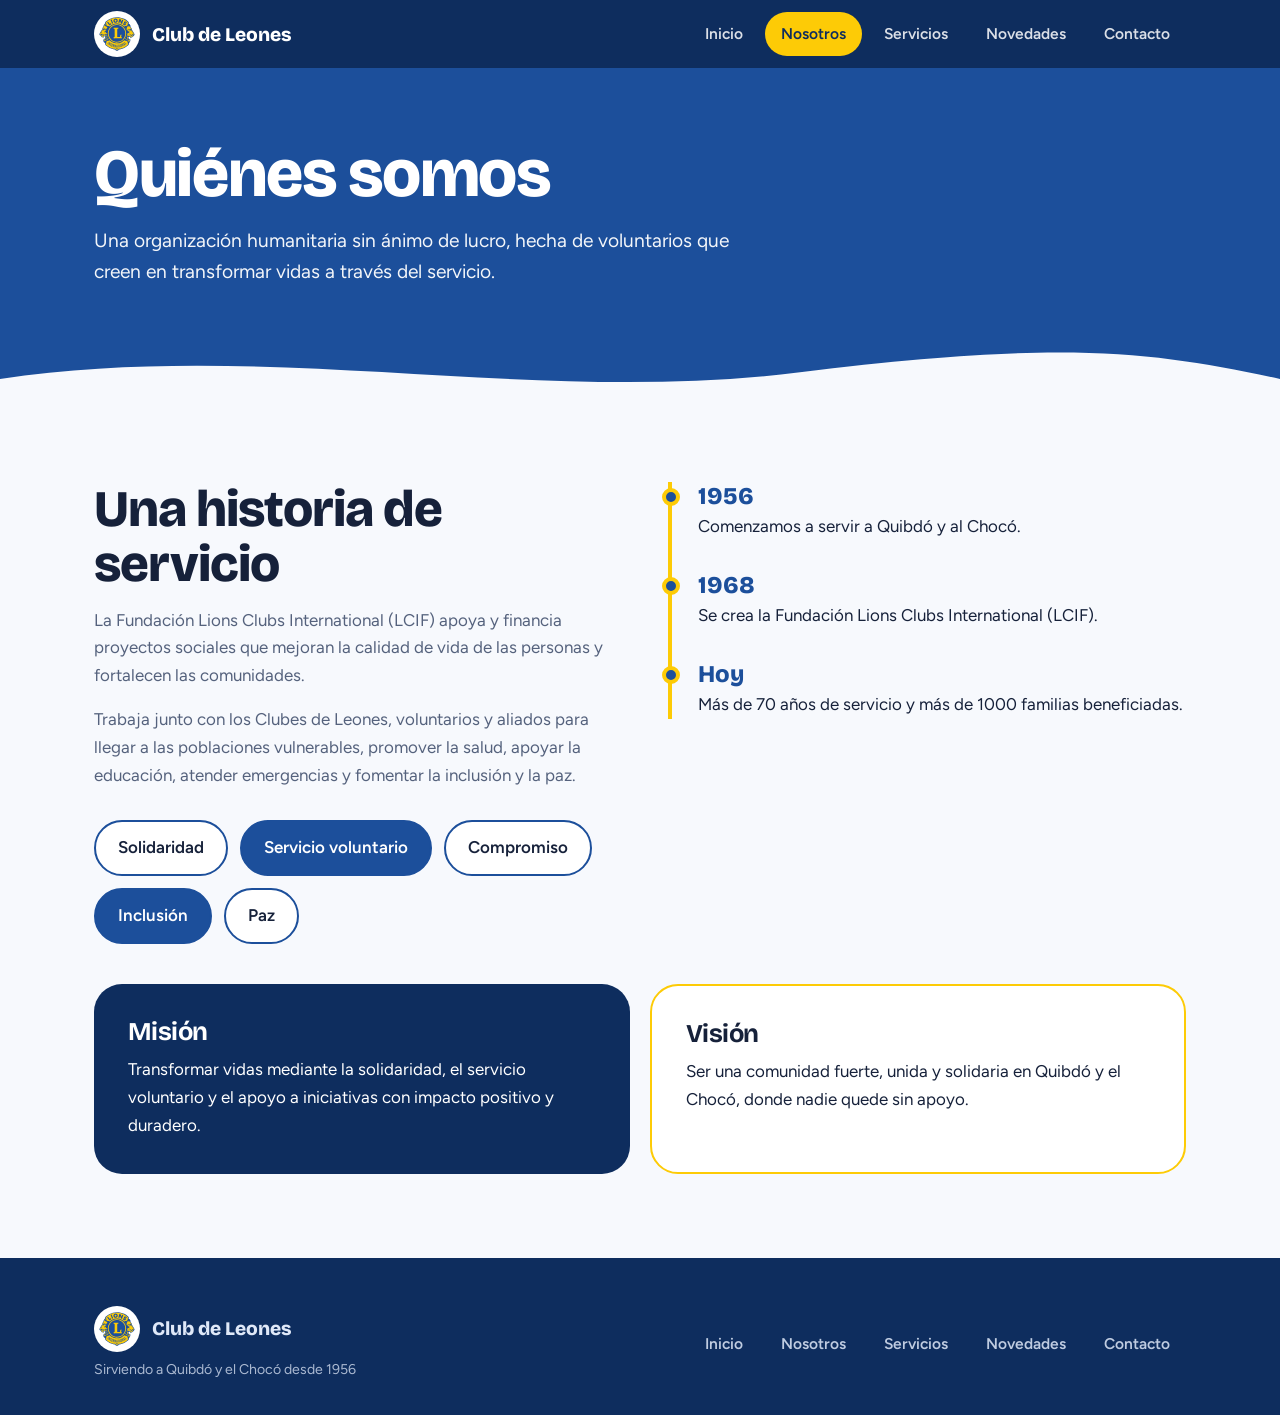
==== nosotros.html @ f3ed18f0 "first commit" ====
<!DOCTYPE html>
<html lang="es">
<head>
<meta charset="utf-8">
<meta name="viewport" content="width=device-width, initial-scale=1, viewport-fit=cover">
<title>Nosotros | Club de Leones</title>
<meta name="description" content="Historia, misión y visión del Club de Leones de Quibdó y el Chocó.">
<link rel="icon" href="logo.svg" type="image/svg+xml">
<link rel="preconnect" href="https://fonts.googleapis.com">
<link href="https://fonts.googleapis.com/css2?family=Bricolage+Grotesque:opsz,wght@12..96,500;12..96,700;12..96,800&family=Figtree:wght@400;500;600&display=swap" rel="stylesheet">
<link rel="stylesheet" href="styles.css">
</head>
<body>
<header><div class="wrap bar">
<a class="brand" href="index.html" aria-label="Club de Leones, inicio"><span class="mk"><img src="logo.svg" alt=""></span>Club de Leones</a>
<button id="burger" aria-expanded="false">Menú</button>
<nav id="nav"><a href="index.html">Inicio</a><a href="nosotros.html" class="on" aria-current="page">Nosotros</a><a href="servicios.html">Servicios</a><a href="novedades.html">Novedades</a><a href="contacto.html">Contacto</a></nav>
</div></header>

<main>
<section class="pageh"><div class="wrap"><h1>Quiénes somos</h1><p>Una organización humanitaria sin ánimo de lucro, hecha de voluntarios que creen en transformar vidas a través del servicio.</p></div>
<svg class="wave" viewBox="0 0 1440 90" preserveAspectRatio="none" aria-hidden="true"><path d="M0 60C300 0 600 100 900 50s400-30 540 10V90H0z"/></svg></section>
<section class="s"><div class="wrap">
<div class="split">
<div><h2 class="h2">Una historia de servicio</h2>
<p class="sub">La Fundación Lions Clubs International (LCIF) apoya y financia proyectos sociales que mejoran la calidad de vida de las personas y fortalecen las comunidades.</p>
<p class="sub">Trabaja junto con los Clubes de Leones, voluntarios y aliados para llegar a las poblaciones vulnerables, promover la salud, apoyar la educación, atender emergencias y fomentar la inclusión y la paz.</p>
<div class="vals"><span>Solidaridad</span><span>Servicio voluntario</span><span>Compromiso</span><span>Inclusión</span><span>Paz</span></div></div>
<div class="tl">
<div><b>1956</b><p>Comenzamos a servir a Quibdó y al Chocó.</p></div>
<div><b>1968</b><p>Se crea la Fundación Lions Clubs International (LCIF).</p></div>
<div><b>Hoy</b><p>Más de 70 años de servicio y más de 1000 familias beneficiadas.</p></div>
</div></div>
<div class="mv"><div><h3>Misión</h3><p>Transformar vidas mediante la solidaridad, el servicio voluntario y el apoyo a iniciativas con impacto positivo y duradero.</p></div>
<div><h3>Visión</h3><p>Ser una comunidad fuerte, unida y solidaria en Quibdó y el Chocó, donde nadie quede sin apoyo.</p></div></div>
</div></section>
</main>

<footer><div class="wrap">
<div><div class="brand"><span class="mk"><img src="logo.svg" alt=""></span>Club de Leones</div><small>Sirviendo a Quibdó y el Chocó desde 1956</small></div>
<nav><a href="index.html">Inicio</a><a href="nosotros.html">Nosotros</a><a href="servicios.html">Servicios</a><a href="novedades.html">Novedades</a><a href="contacto.html">Contacto</a></nav>
</div></footer>

<script src="app.js"></script>

</body>
</html>
---- styles.css ----
:root{--blue:#1c4f9b;--yellow:#fdcb06;--navy:#0e2d5e;--bg:#f7f9fd;--surface:#fff;--text:#16213a;--muted:#55627d;--line:#dbe3f1;--link:#1c4f9b;
box-sizing:border-box;padding-top:env(safe-area-inset-top,0px);padding-bottom:env(safe-area-inset-bottom,0px);color-scheme:light}
@media (prefers-color-scheme:dark){:root:not([data-theme="light"]){--bg:#0b1730;--surface:#122448;--text:#eaf0fb;--muted:#a9b8d6;--line:#25396a;--link:#8fb4f0;color-scheme:dark}}
:root[data-theme="dark"]{--bg:#0b1730;--surface:#122448;--text:#eaf0fb;--muted:#a9b8d6;--line:#25396a;--link:#8fb4f0;color-scheme:dark}
html{scroll-padding-top:env(safe-area-inset-top,0px)}
*,*::before,*::after{box-sizing:border-box}
body{margin:0;background:var(--bg);color:var(--text);font:400 1.06rem/1.65 Figtree,system-ui,sans-serif}
body::before{content:"";position:fixed;inset:0 0 auto;height:env(safe-area-inset-top,0px);background:var(--navy);z-index:30}
h1,h2,h3{font-family:"Bricolage Grotesque",Figtree,system-ui,sans-serif;line-height:1.08;margin:0;letter-spacing:-.02em}
a{color:inherit;text-decoration:none}
p{margin:0}
.wrap{max-width:1140px;margin:0 auto;padding:0 24px}
:focus-visible{outline:3px solid var(--yellow);outline-offset:3px}
/* header */
header{position:sticky;top:env(safe-area-inset-top,0px);z-index:20;background:var(--navy);color:#fff}
.bar{display:flex;align-items:center;justify-content:space-between;height:68px}
.brand{display:flex;align-items:center;gap:12px;font:800 1.2rem "Bricolage Grotesque",sans-serif}
.mk{display:grid;place-items:center;width:46px;height:46px;border-radius:50%;background:#fff;flex:none}.mk img{width:80%;height:auto}
nav{display:flex;gap:6px}
nav a{padding:9px 16px;border-radius:99px;font-weight:600;font-size:.97rem;opacity:.85;transition:background .2s}
nav a:hover{background:rgba(255,255,255,.12);opacity:1}
nav a.on{background:var(--yellow);color:var(--navy);opacity:1}
#burger{display:none;background:none;border:2px solid rgba(255,255,255,.5);color:#fff;border-radius:10px;padding:6px 12px;font:600 .95rem Figtree}
@media(max-width:820px){#burger{display:block}nav{display:none;position:absolute;top:68px;left:0;right:0;background:var(--navy);flex-direction:column;padding:8px 24px 20px}nav.open{display:flex}}
/* pages */
.btn{display:inline-block;padding:15px 30px;border-radius:99px;font:700 1.1rem "Bricolage Grotesque",sans-serif;border:0;cursor:pointer;transition:transform .2s,box-shadow .2s}
.btn:hover{transform:translateY(-3px)}
.btn.y{background:var(--yellow);color:var(--navy);box-shadow:0 6px 0 #c9a200}
.btn.b{background:var(--blue);color:#fff;box-shadow:0 6px 0 #0e2d5e;outline:2px solid rgba(255,255,255,.35);outline-offset:-2px}
.hero{position:relative;background:radial-gradient(1200px 600px at 85% 10%,#2a68c4 0,transparent 60%),linear-gradient(160deg,#1c4f9b,#10336a);color:#fff;overflow:hidden;padding:84px 0 150px}
.hero .wrap{display:grid;grid-template-columns:1.1fr .9fr;gap:40px;align-items:center}
.hero h1{font-size:clamp(2.8rem,7vw,5.4rem);font-weight:800}
.hero .lead{font-size:clamp(1.15rem,2vw,1.5rem);line-height:1.5;margin:22px 0 34px;max-width:30ch;font-weight:500}
.stats{display:flex;gap:34px;margin-bottom:36px;flex-wrap:wrap}
.stat b{display:block;font:800 clamp(2.4rem,5vw,3.6rem)/1 "Bricolage Grotesque",sans-serif;color:var(--yellow)}
.stat span{font-weight:600;opacity:.95}
.cta{display:flex;gap:16px;flex-wrap:wrap}
.seal{position:relative;display:grid;place-items:center}
.seal{width:min(100%,440px);aspect-ratio:1;margin:0 auto}
.seal::before{content:"";position:absolute;inset:-4%;border:4px dashed var(--yellow);border-radius:50%;animation:spin 60s linear infinite}
.plate{position:relative;width:100%;aspect-ratio:1;border-radius:50%;background:#fff;display:grid;place-items:center;box-shadow:0 0 0 12px var(--yellow),0 30px 60px rgba(0,0,0,.4)}
.plate img{width:88%;height:auto}
@keyframes spin{to{transform:rotate(360deg)}}
.chip{position:absolute;background:#fff;color:var(--navy);font-weight:700;padding:10px 18px;border-radius:99px;box-shadow:0 10px 24px rgba(0,0,0,.25);animation:bob 5s ease-in-out infinite}
.chip.c1{top:8%;left:0}.chip.c2{bottom:20%;right:-2%;animation-delay:-2s}.chip.c3{bottom:2%;left:6%;animation-delay:-3.5s}
@keyframes bob{50%{transform:translateY(-12px)}}
.wave{position:absolute;left:0;right:0;bottom:-1px;width:100%;height:90px;display:block}
.wave path{fill:var(--bg)}
@media(max-width:820px){.hero .wrap{grid-template-columns:1fr}.seal{order:-1;max-width:300px}.hero{padding-top:40px}}
@media(prefers-reduced-motion:reduce){.seal::before,.chip{animation:none}.btn{transition:none}}
section.s{padding:84px 0}
.h2{font-size:clamp(2rem,4.5vw,3.2rem);font-weight:800;max-width:18ch}
.sub{color:var(--muted);max-width:56ch;margin-top:14px}
.pageh{background:var(--blue);color:#fff;padding:70px 0 110px;position:relative}
.pageh h1{font-size:clamp(2.4rem,6vw,4.2rem);font-weight:800}
.pageh p{max-width:54ch;margin-top:14px;font-size:1.2rem;opacity:.95}
.pageh .wave{height:60px}
/* pillars (asymmetric) */
.pill{display:grid;grid-template-columns:repeat(6,1fr);gap:20px;margin-top:44px}
.pill>div{padding:30px;background:var(--surface);border:1px solid var(--line);grid-column:span 2}
.pill>div:nth-child(1){grid-column:span 3;background:var(--yellow);color:var(--navy);border:0;border-radius:40px 40px 40px 8px}
.pill>div:nth-child(2){grid-column:span 3;border-radius:40px 40px 8px 40px}
.pill>div:nth-child(3){border-radius:8px 40px 40px 40px}
.pill>div:nth-child(4){border-radius:40px 8px 40px 40px;background:var(--blue);color:#fff;border:0}
.pill>div:nth-child(5){border-radius:40px 40px 8px 40px}
.pill .em{font-size:2.2rem;display:block;margin-bottom:10px}
.pill h3{font-size:1.4rem;margin-bottom:8px}
.pill p{opacity:.9;font-size:1rem}
@media(max-width:820px){.pill>div,.pill>div:nth-child(n){grid-column:span 6}}
/* band */
.band{background:var(--yellow);color:var(--navy);padding:64px 0}
.band .wrap{display:flex;gap:30px;justify-content:space-between;align-items:center;flex-wrap:wrap}
.band h2{font-size:clamp(1.8rem,4vw,2.8rem);font-weight:800;max-width:20ch}
/* split */
.split{display:grid;grid-template-columns:1fr 1fr;gap:56px;align-items:start}
@media(max-width:820px){.split{grid-template-columns:1fr;gap:30px}}
.split p+p{margin-top:16px}
.tl{border-left:4px solid var(--yellow);padding-left:26px;display:grid;gap:30px}
.tl div{position:relative}
.tl div::before{content:"";position:absolute;left:-36px;top:6px;width:18px;height:18px;border-radius:50%;background:var(--blue);border:4px solid var(--yellow)}
.tl b{font:800 1.5rem "Bricolage Grotesque",sans-serif;color:var(--link)}
.vals{display:flex;flex-wrap:wrap;gap:12px;margin-top:30px}
.vals span{padding:12px 22px;border-radius:99px;background:var(--surface);border:2px solid var(--blue);font-weight:600}
.vals span:nth-child(even){background:var(--blue);color:#fff}
.mv{display:grid;grid-template-columns:1fr 1fr;gap:20px;margin-top:40px}
.mv>div{padding:34px;border-radius:28px;background:var(--navy);color:#fff}
.mv>div+div{background:var(--surface);color:var(--text);border:2px solid var(--yellow)}
.mv h3{font-size:1.6rem;margin-bottom:10px}
@media(max-width:700px){.mv{grid-template-columns:1fr}}
/* servicios */
.feat{margin-bottom:64px;padding:36px;border-radius:32px;border-left:12px solid var(--yellow);background:var(--navy);color:#fff;display:grid;grid-template-columns:1.5fr 1fr;gap:28px;align-items:center}
.feat h3{font-size:clamp(1.6rem,3.4vw,2.4rem)}
.feat p{margin-top:12px;opacity:.92;max-width:52ch}
.fn{text-align:center}.fn b{display:block;font:800 clamp(4rem,9vw,6rem)/1 "Bricolage Grotesque",sans-serif;color:var(--yellow)}
.svx{display:grid;grid-template-columns:290px 1fr;gap:40px;margin-top:34px;align-items:start;scroll-margin-top:90px}
#cats{display:grid;gap:10px;position:sticky;top:calc(88px + env(safe-area-inset-top,0px))}
#cats button{display:flex;align-items:center;gap:12px;text-align:left;padding:14px 18px;border-radius:20px;border:2px solid var(--line);background:var(--surface);color:var(--text);font:600 1.02rem Figtree,sans-serif;cursor:pointer;transition:transform .2s}
#cats button:hover{transform:translateX(4px)}
#cats button b{margin-left:auto;font:800 1.15rem "Bricolage Grotesque",sans-serif;color:var(--link)}
#cats button[aria-pressed="true"]{background:var(--blue);color:#fff;border-color:var(--yellow)}
#cats button[aria-pressed="true"] b{color:var(--yellow)}
#ct{font-size:clamp(1.8rem,4vw,2.6rem);font-weight:800}
#list h4{font:800 1.5rem "Bricolage Grotesque",sans-serif;margin:30px 0 8px;color:var(--link)}
#list ul{list-style:none;margin:0;padding:0;border-top:2px solid var(--line)}
#list li{display:grid;grid-template-columns:52px 1fr auto;gap:14px;align-items:center;padding:14px 4px;border-bottom:1px solid var(--line)}
#list .mo{font-weight:800;color:var(--link)}
@media(max-width:820px){.feat,.svx{grid-template-columns:1fr}#cats{position:static;grid-auto-flow:column;grid-auto-columns:max-content;overflow-x:auto;padding-bottom:8px}}
/* news */
.nw{display:grid;grid-template-columns:repeat(3,1fr);gap:22px;margin-top:40px}
.nw article{background:var(--surface);border:1px solid var(--line);border-radius:28px;overflow:hidden}
.nw .th{height:150px;display:grid;place-items:center;font-size:3.4rem;background:linear-gradient(135deg,var(--blue),#2a68c4)}
.nw article:nth-child(2) .th{background:linear-gradient(135deg,var(--yellow),#ffe36a)}
.nw article:nth-child(3) .th{background:linear-gradient(135deg,#0e2d5e,var(--blue))}
.nw .tx{padding:24px}
.nw time{font-size:.9rem;color:var(--muted);font-weight:600}
.nw h3{font-size:1.3rem;margin:6px 0 8px}
.nw p{color:var(--muted);font-size:1rem}
@media(max-width:900px){.nw{grid-template-columns:1fr}}
/* contact */
.cf{display:grid;gap:16px}
.cf label{font-weight:600;display:grid;gap:6px}
.cf input,.cf textarea,.cf select{font:inherit;padding:14px 16px;border-radius:14px;border:2px solid var(--line);background:var(--surface);color:var(--text)}
.cf input:focus,.cf textarea:focus,.cf select:focus{border-color:var(--blue);outline:none}
.info{background:var(--navy);color:#fff;border-radius:32px;padding:38px;display:grid;gap:22px}
.info h3{font-size:1.7rem}
.info b{color:var(--yellow);display:block}
footer{background:var(--navy);color:#dfe8f8;padding:48px 0 34px;margin-top:0}
footer .wrap{display:flex;justify-content:space-between;gap:24px;flex-wrap:wrap;align-items:center}
footer small{opacity:.75;display:block;margin-top:6px}
footer nav{display:flex;position:static;flex-direction:row;flex-wrap:wrap;padding:0;background:none}
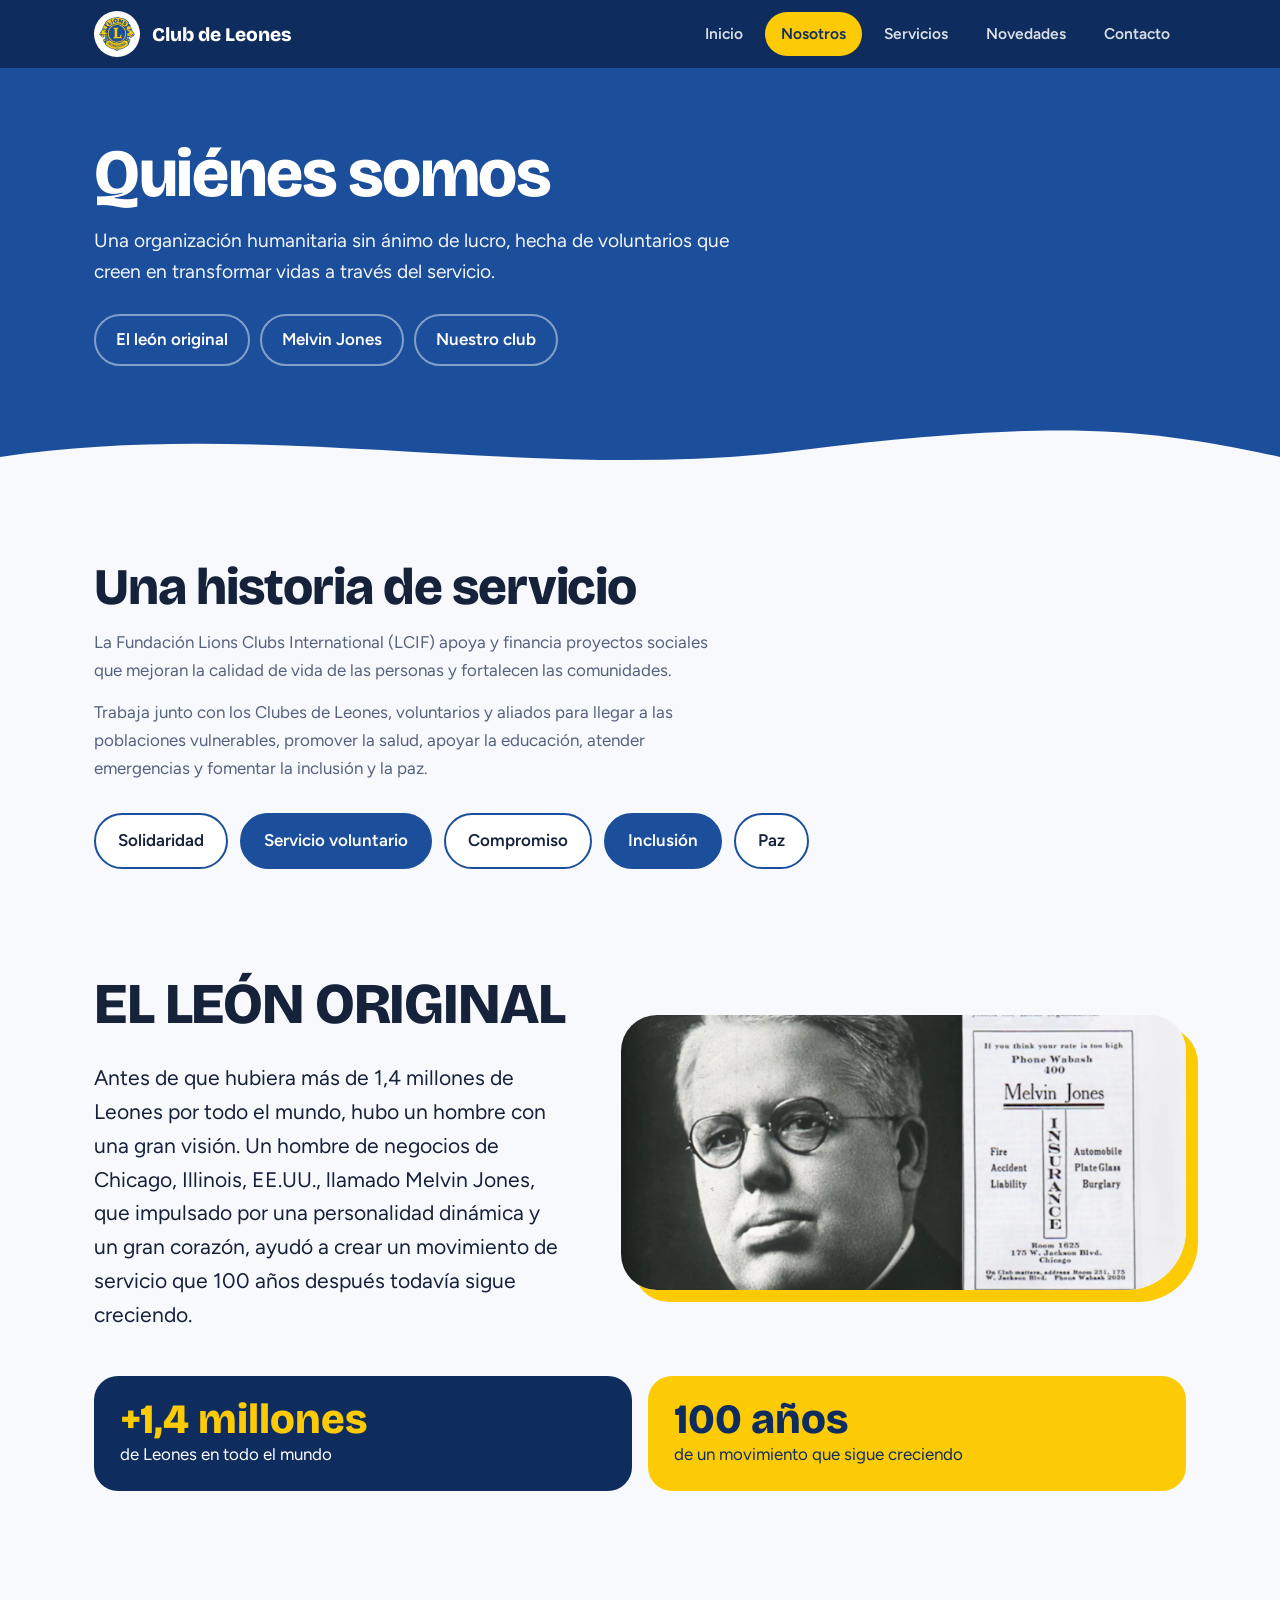
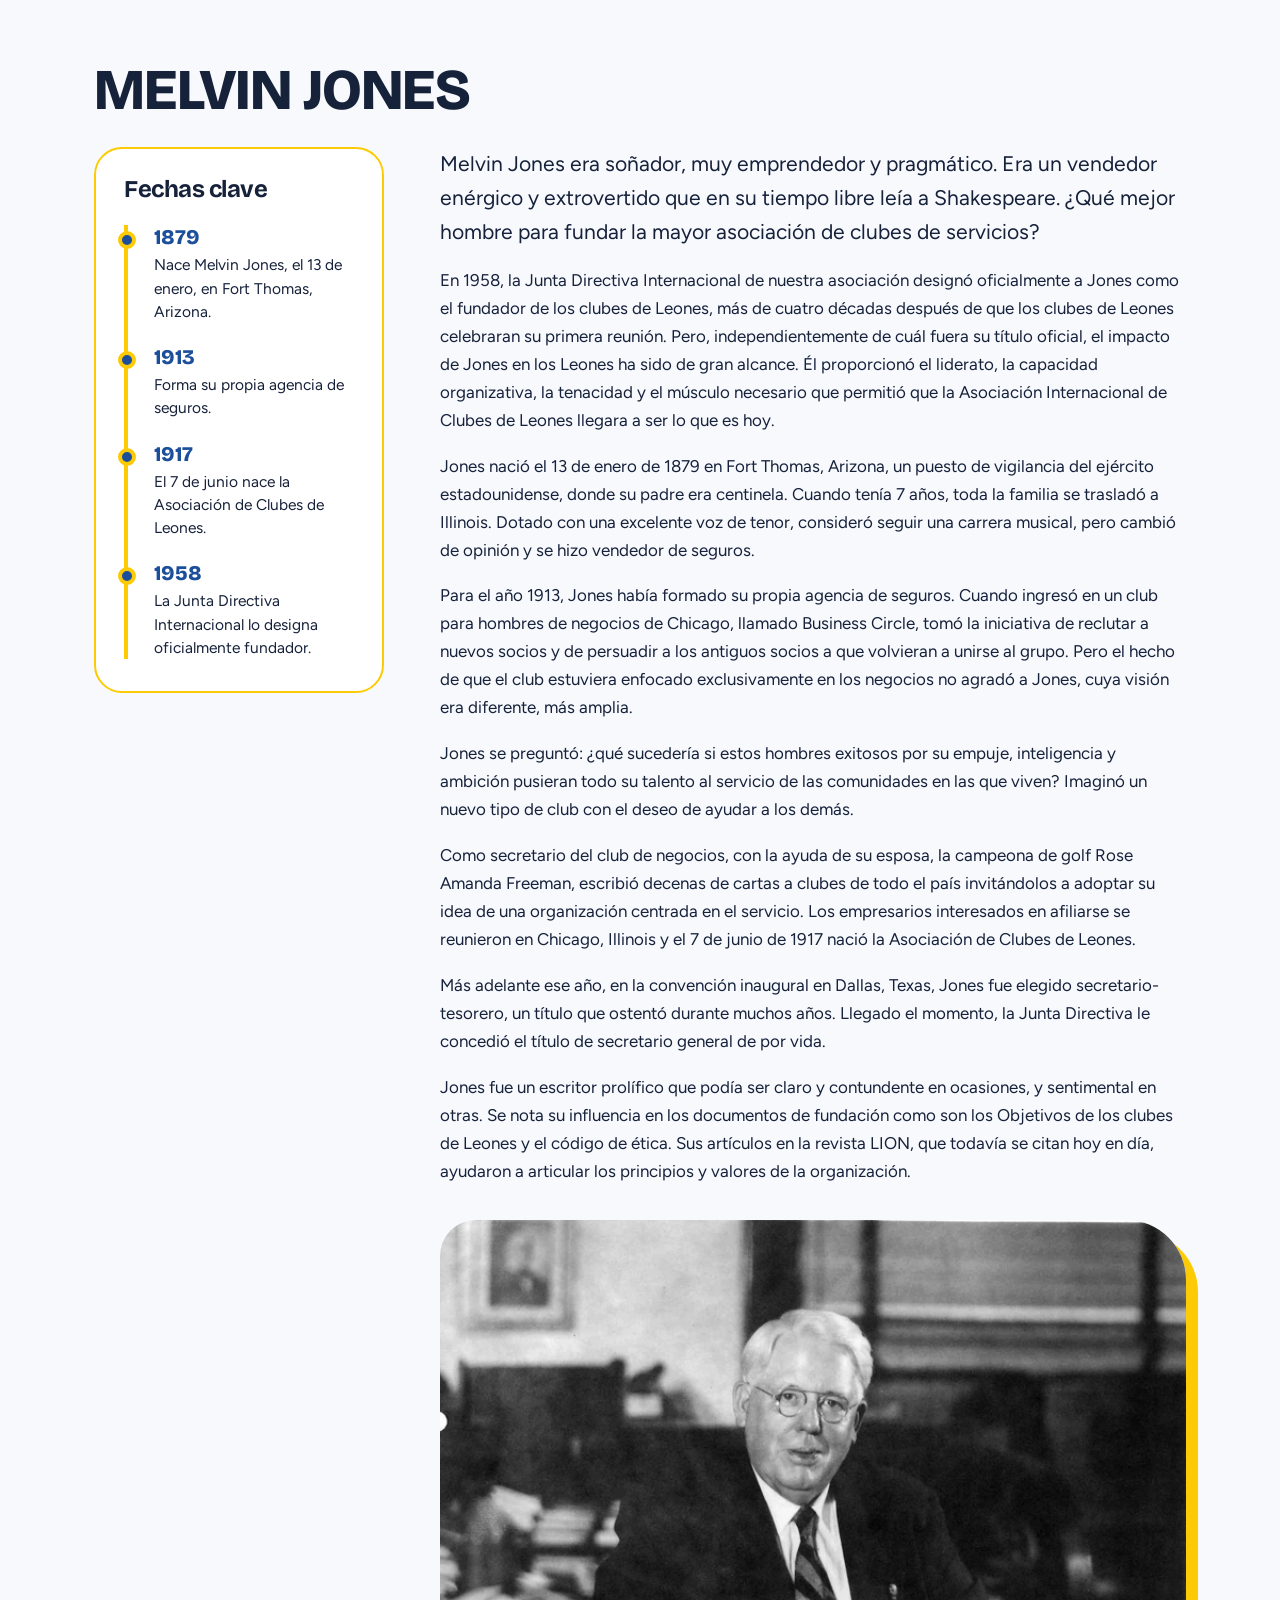
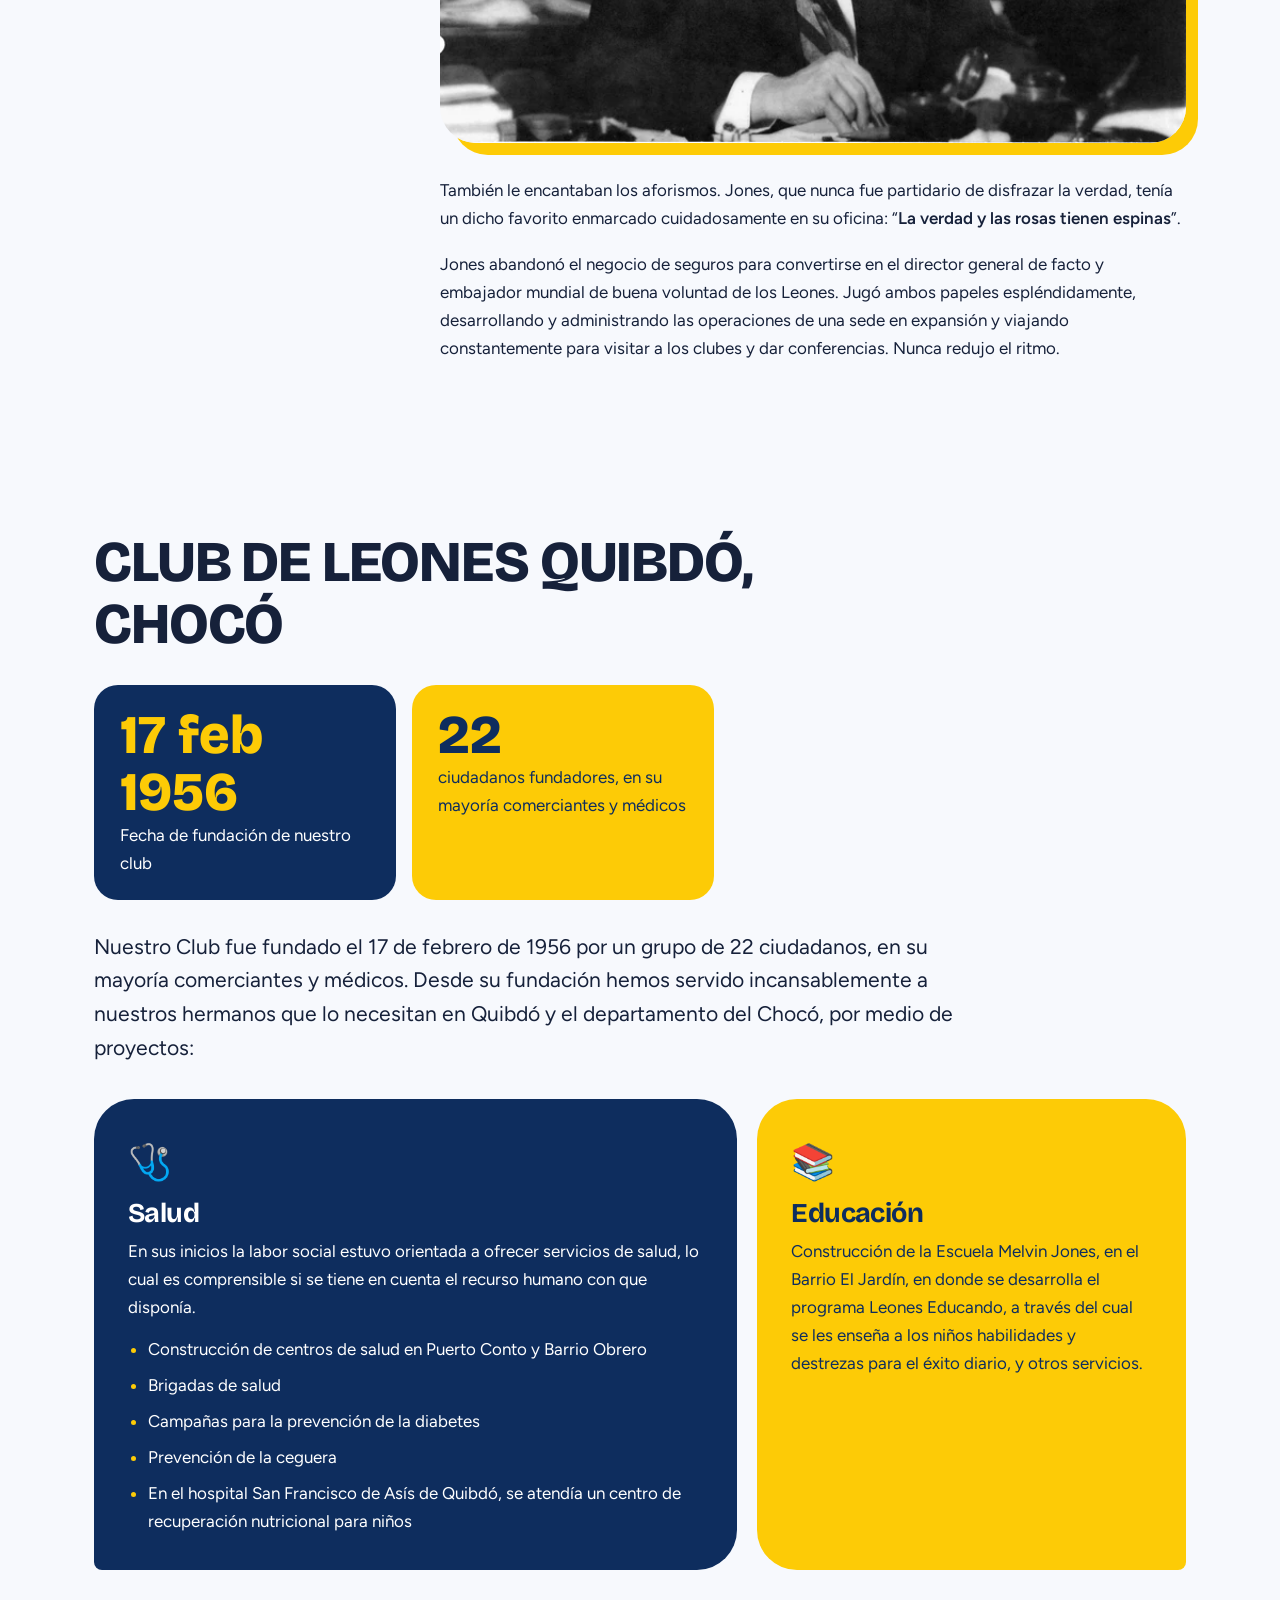
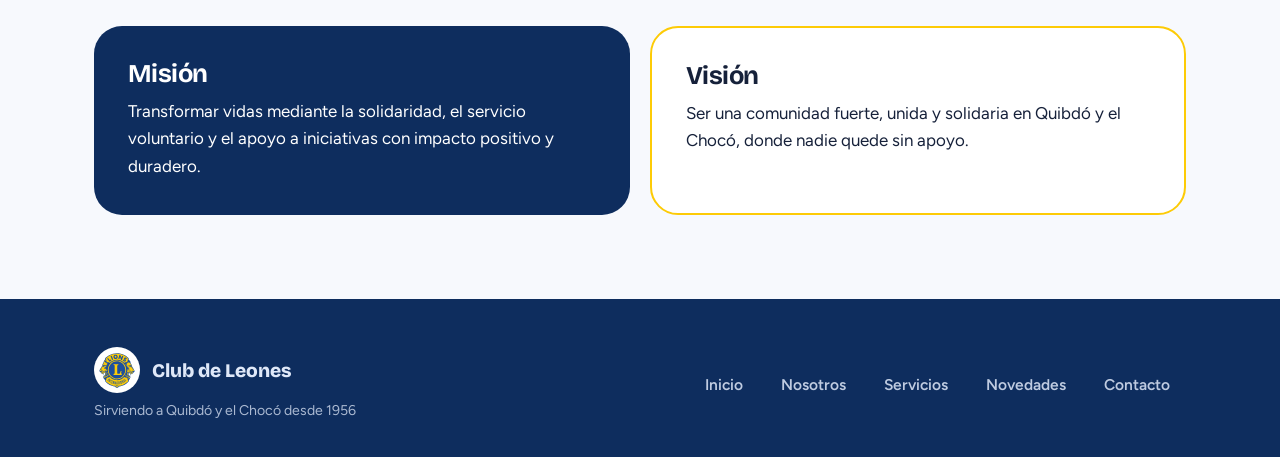
==== commit 2e30cd1d: "se modifica la seccion de nosotros agregando la informacion real del club sobre su historia" ====
--- a/nosotros.html
+++ b/nosotros.html
@@ -1,47 +1,331 @@
-<!DOCTYPE html>
+<!doctype html>
 <html lang="es">
-<head>
-<meta charset="utf-8">
-<meta name="viewport" content="width=device-width, initial-scale=1, viewport-fit=cover">
-<title>Nosotros | Club de Leones</title>
-<meta name="description" content="Historia, misión y visión del Club de Leones de Quibdó y el Chocó.">
-<link rel="icon" href="logo.svg" type="image/svg+xml">
-<link rel="preconnect" href="https://fonts.googleapis.com">
-<link href="https://fonts.googleapis.com/css2?family=Bricolage+Grotesque:opsz,wght@12..96,500;12..96,700;12..96,800&family=Figtree:wght@400;500;600&display=swap" rel="stylesheet">
-<link rel="stylesheet" href="styles.css">
-</head>
-<body>
-<header><div class="wrap bar">
-<a class="brand" href="index.html" aria-label="Club de Leones, inicio"><span class="mk"><img src="logo.svg" alt=""></span>Club de Leones</a>
-<button id="burger" aria-expanded="false">Menú</button>
-<nav id="nav"><a href="index.html">Inicio</a><a href="nosotros.html" class="on" aria-current="page">Nosotros</a><a href="servicios.html">Servicios</a><a href="novedades.html">Novedades</a><a href="contacto.html">Contacto</a></nav>
-</div></header>
-
-<main>
-<section class="pageh"><div class="wrap"><h1>Quiénes somos</h1><p>Una organización humanitaria sin ánimo de lucro, hecha de voluntarios que creen en transformar vidas a través del servicio.</p></div>
-<svg class="wave" viewBox="0 0 1440 90" preserveAspectRatio="none" aria-hidden="true"><path d="M0 60C300 0 600 100 900 50s400-30 540 10V90H0z"/></svg></section>
-<section class="s"><div class="wrap">
-<div class="split">
-<div><h2 class="h2">Una historia de servicio</h2>
-<p class="sub">La Fundación Lions Clubs International (LCIF) apoya y financia proyectos sociales que mejoran la calidad de vida de las personas y fortalecen las comunidades.</p>
-<p class="sub">Trabaja junto con los Clubes de Leones, voluntarios y aliados para llegar a las poblaciones vulnerables, promover la salud, apoyar la educación, atender emergencias y fomentar la inclusión y la paz.</p>
-<div class="vals"><span>Solidaridad</span><span>Servicio voluntario</span><span>Compromiso</span><span>Inclusión</span><span>Paz</span></div></div>
-<div class="tl">
-<div><b>1956</b><p>Comenzamos a servir a Quibdó y al Chocó.</p></div>
-<div><b>1968</b><p>Se crea la Fundación Lions Clubs International (LCIF).</p></div>
-<div><b>Hoy</b><p>Más de 70 años de servicio y más de 1000 familias beneficiadas.</p></div>
-</div></div>
-<div class="mv"><div><h3>Misión</h3><p>Transformar vidas mediante la solidaridad, el servicio voluntario y el apoyo a iniciativas con impacto positivo y duradero.</p></div>
-<div><h3>Visión</h3><p>Ser una comunidad fuerte, unida y solidaria en Quibdó y el Chocó, donde nadie quede sin apoyo.</p></div></div>
-</div></section>
-</main>
-
-<footer><div class="wrap">
-<div><div class="brand"><span class="mk"><img src="logo.svg" alt=""></span>Club de Leones</div><small>Sirviendo a Quibdó y el Chocó desde 1956</small></div>
-<nav><a href="index.html">Inicio</a><a href="nosotros.html">Nosotros</a><a href="servicios.html">Servicios</a><a href="novedades.html">Novedades</a><a href="contacto.html">Contacto</a></nav>
-</div></footer>
-
-<script src="app.js"></script>
-
-</body>
+  <head>
+    <meta charset="utf-8" />
+    <meta
+      name="viewport"
+      content="width=device-width, initial-scale=1, viewport-fit=cover"
+    />
+    <title>Nosotros | Club de Leones</title>
+    <meta
+      name="description"
+      content="Historia, misión y visión del Club de Leones de Quibdó y el Chocó."
+    />
+    <link rel="icon" href="logo.svg" type="image/svg+xml" />
+    <link rel="preconnect" href="https://fonts.googleapis.com" />
+    <link
+      href="https://fonts.googleapis.com/css2?family=Bricolage+Grotesque:opsz,wght@12..96,500;12..96,700;12..96,800&family=Figtree:wght@400;500;600&display=swap"
+      rel="stylesheet"
+    />
+    <link rel="stylesheet" href="styles.css" />
+  </head>
+  <body>
+    <header>
+      <div class="wrap bar">
+        <a class="brand" href="index.html" aria-label="Club de Leones, inicio"
+          ><span class="mk"><img src="logo.svg" alt="" /></span>Club de
+          Leones</a
+        >
+        <button id="burger" aria-expanded="false">Menú</button>
+        <nav id="nav">
+          <a href="index.html">Inicio</a
+          ><a href="nosotros.html" class="on" aria-current="page">Nosotros</a
+          ><a href="servicios.html">Servicios</a
+          ><a href="novedades.html">Novedades</a
+          ><a href="contacto.html">Contacto</a>
+        </nav>
+      </div>
+    </header>
+
+    <main>
+      <section class="pageh">
+        <div class="wrap">
+          <h1>Quiénes somos</h1>
+          <p>
+            Una organización humanitaria sin ánimo de lucro, hecha de
+            voluntarios que creen en transformar vidas a través del servicio.
+          </p>
+          <div class="jump">
+            <a href="#leon">El león original</a
+            ><a href="#melvin">Melvin Jones</a
+            ><a href="#quibdo">Nuestro club</a>
+          </div>
+        </div>
+        <svg
+          class="wave"
+          viewBox="0 0 1440 90"
+          preserveAspectRatio="none"
+          aria-hidden="true"
+        >
+          <path d="M0 60C300 0 600 100 900 50s400-30 540 10V90H0z" />
+        </svg>
+      </section>
+
+      <section class="s">
+        <div class="wrap">
+          <h2 class="h2">Una historia de servicio</h2>
+          <p class="sub">
+            La Fundación Lions Clubs International (LCIF) apoya y financia
+            proyectos sociales que mejoran la calidad de vida de las personas y
+            fortalecen las comunidades.
+          </p>
+          <p class="sub">
+            Trabaja junto con los Clubes de Leones, voluntarios y aliados para
+            llegar a las poblaciones vulnerables, promover la salud, apoyar la
+            educación, atender emergencias y fomentar la inclusión y la paz.
+          </p>
+          <div class="vals">
+            <span>Solidaridad</span><span>Servicio voluntario</span
+            ><span>Compromiso</span><span>Inclusión</span><span>Paz</span>
+          </div>
+        </div>
+      </section>
+
+      <section class="s hs" id="leon" style="padding-top: 20px">
+        <div class="wrap lion">
+          <div>
+            <h2 class="ht">El león original</h2>
+            <p class="lead">
+              Antes de que hubiera más de 1,4 millones de Leones por todo el
+              mundo, hubo un hombre con una gran visión. Un hombre de negocios
+              de Chicago, Illinois, EE.UU., llamado Melvin Jones, que impulsado
+              por una personalidad dinámica y un gran corazón, ayudó a crear un
+              movimiento de servicio que 100 años después todavía sigue
+              creciendo.
+            </p>
+            <div class="facts">
+              <div>
+                <b>+1,4 millones</b><span>de Leones en todo el mundo</span>
+              </div>
+              <div>
+                <b>100 años</b><span>de un movimiento que sigue creciendo</span>
+              </div>
+            </div>
+          </div>
+          <figure class="ph">
+            <!-- Para poner la imagen real: borra el <span> y escribe <img src="leon-original.jpg" alt="Descripción de la imagen"> -->
+            <img
+              src="./assets/img/Pages/Historia/original-lion.webp"
+              alt="imagen de Melvin Jones"
+            />
+          </figure>
+        </div>
+      </section>
+
+      <section class="s hs" id="melvin">
+        <div class="wrap">
+          <h2 class="ht">Melvin Jones</h2>
+          <div class="mj">
+            <aside class="dates">
+              <h3>Fechas clave</h3>
+              <div class="tl">
+                <div>
+                  <b>1879</b>
+                  <p>
+                    Nace Melvin Jones, el 13 de enero, en Fort Thomas, Arizona.
+                  </p>
+                </div>
+                <div>
+                  <b>1913</b>
+                  <p>Forma su propia agencia de seguros.</p>
+                </div>
+                <div>
+                  <b>1917</b>
+                  <p>El 7 de junio nace la Asociación de Clubes de Leones.</p>
+                </div>
+                <div>
+                  <b>1958</b>
+                  <p>
+                    La Junta Directiva Internacional lo designa oficialmente
+                    fundador.
+                  </p>
+                </div>
+              </div>
+            </aside>
+            <div class="prose">
+              <p class="lead">
+                Melvin Jones era soñador, muy emprendedor y pragmático. Era un
+                vendedor enérgico y extrovertido que en su tiempo libre leía a
+                Shakespeare. ¿Qué mejor hombre para fundar la mayor asociación
+                de clubes de servicios?
+              </p>
+              <p>
+                En 1958, la Junta Directiva Internacional de nuestra asociación
+                designó oficialmente a Jones como el fundador de los clubes de
+                Leones, más de cuatro décadas después de que los clubes de
+                Leones celebraran su primera reunión. Pero, independientemente
+                de cuál fuera su título oficial, el impacto de Jones en los
+                Leones ha sido de gran alcance. Él proporcionó el liderato, la
+                capacidad organizativa, la tenacidad y el músculo necesario que
+                permitió que la Asociación Internacional de Clubes de Leones
+                llegara a ser lo que es hoy.
+              </p>
+              <p>
+                Jones nació el 13 de enero de 1879 en Fort Thomas, Arizona, un
+                puesto de vigilancia del ejército estadounidense, donde su padre
+                era centinela. Cuando tenía 7 años, toda la familia se trasladó
+                a Illinois. Dotado con una excelente voz de tenor, consideró
+                seguir una carrera musical, pero cambió de opinión y se hizo
+                vendedor de seguros.
+              </p>
+              <p>
+                Para el año 1913, Jones había formado su propia agencia de
+                seguros. Cuando ingresó en un club para hombres de negocios de
+                Chicago, llamado Business Circle, tomó la iniciativa de reclutar
+                a nuevos socios y de persuadir a los antiguos socios a que
+                volvieran a unirse al grupo. Pero el hecho de que el club
+                estuviera enfocado exclusivamente en los negocios no agradó a
+                Jones, cuya visión era diferente, más amplia.
+              </p>
+              <p>
+                Jones se preguntó: ¿qué sucedería si estos hombres exitosos por
+                su empuje, inteligencia y ambición pusieran todo su talento al
+                servicio de las comunidades en las que viven? Imaginó un nuevo
+                tipo de club con el deseo de ayudar a los demás.
+              </p>
+              <p>
+                Como secretario del club de negocios, con la ayuda de su esposa,
+                la campeona de golf Rose Amanda Freeman, escribió decenas de
+                cartas a clubes de todo el país invitándolos a adoptar su idea
+                de una organización centrada en el servicio. Los empresarios
+                interesados en afiliarse se reunieron en Chicago, Illinois y el
+                7 de junio de 1917 nació la Asociación de Clubes de Leones.
+              </p>
+              <p>
+                Más adelante ese año, en la convención inaugural en Dallas,
+                Texas, Jones fue elegido secretario-tesorero, un título que
+                ostentó durante muchos años. Llegado el momento, la Junta
+                Directiva le concedió el título de secretario general de por
+                vida.
+              </p>
+              <p>
+                Jones fue un escritor prolífico que podía ser claro y
+                contundente en ocasiones, y sentimental en otras. Se nota su
+                influencia en los documentos de fundación como son los Objetivos
+                de los clubes de Leones y el código de ética. Sus artículos en
+                la revista LION, que todavía se citan hoy en día, ayudaron a
+                articular los principios y valores de la organización.
+              </p>
+              <figure class="ph w">
+                <!-- Para poner la imagen real: borra el <span> y escribe <img src="melvin-jones.jpg" alt="Melvin Jones"> -->
+                <img
+                  src="./assets/img/Pages/Historia/original-lion2.webp"
+                  alt=""
+                />
+              </figure>
+              <p>
+                También le encantaban los aforismos. Jones, que nunca fue
+                partidario de disfrazar la verdad, tenía un dicho favorito
+                enmarcado cuidadosamente en su oficina: “<b
+                  >La verdad y las rosas tienen espinas</b
+                >”.
+              </p>
+              <p>
+                Jones abandonó el negocio de seguros para convertirse en el
+                director general de facto y embajador mundial de buena voluntad
+                de los Leones. Jugó ambos papeles espléndidamente, desarrollando
+                y administrando las operaciones de una sede en expansión y
+                viajando constantemente para visitar a los clubes y dar
+                conferencias. Nunca redujo el ritmo.
+              </p>
+            </div>
+          </div>
+        </div>
+      </section>
+
+      <section class="s hs" id="quibdo">
+        <div class="wrap">
+          <h2 class="ht">Club de Leones Quibdó, Chocó</h2>
+          <div class="facts big">
+            <div>
+              <b>17 feb 1956</b><span>Fecha de fundación de nuestro club</span>
+            </div>
+            <div>
+              <b>22</b
+              ><span
+                >ciudadanos fundadores, en su mayoría comerciantes y
+                médicos</span
+              >
+            </div>
+          </div>
+          <p class="lead" style="max-width: 62ch; margin-top: 30px">
+            Nuestro Club fue fundado el 17 de febrero de 1956 por un grupo de 22
+            ciudadanos, en su mayoría comerciantes y médicos. Desde su fundación
+            hemos servido incansablemente a nuestros hermanos que lo necesitan
+            en Quibdó y el departamento del Chocó, por medio de proyectos:
+          </p>
+          <div class="pj">
+            <article class="a">
+              <span aria-hidden="true">🩺</span>
+              <h3>Salud</h3>
+              <p>
+                En sus inicios la labor social estuvo orientada a ofrecer
+                servicios de salud, lo cual es comprensible si se tiene en
+                cuenta el recurso humano con que disponía.
+              </p>
+              <ul>
+                <li>
+                  Construcción de centros de salud en Puerto Conto y Barrio
+                  Obrero
+                </li>
+                <li>Brigadas de salud</li>
+                <li>Campañas para la prevención de la diabetes</li>
+                <li>Prevención de la ceguera</li>
+                <li>
+                  En el hospital San Francisco de Asís de Quibdó, se atendía un
+                  centro de recuperación nutricional para niños
+                </li>
+              </ul>
+            </article>
+            <article class="b">
+              <span aria-hidden="true">📚</span>
+              <h3>Educación</h3>
+              <p>
+                Construcción de la Escuela Melvin Jones, en el Barrio El Jardín,
+                en donde se desarrolla el programa Leones Educando, a través del
+                cual se les enseña a los niños habilidades y destrezas para el
+                éxito diario, y otros servicios.
+              </p>
+            </article>
+          </div>
+          <div class="mv">
+            <div>
+              <h3>Misión</h3>
+              <p>
+                Transformar vidas mediante la solidaridad, el servicio
+                voluntario y el apoyo a iniciativas con impacto positivo y
+                duradero.
+              </p>
+            </div>
+            <div>
+              <h3>Visión</h3>
+              <p>
+                Ser una comunidad fuerte, unida y solidaria en Quibdó y el
+                Chocó, donde nadie quede sin apoyo.
+              </p>
+            </div>
+          </div>
+        </div>
+      </section>
+    </main>
+
+    <footer>
+      <div class="wrap">
+        <div>
+          <div class="brand">
+            <span class="mk"><img src="logo.svg" alt="" /></span>Club de Leones
+          </div>
+          <small>Sirviendo a Quibdó y el Chocó desde 1956</small>
+        </div>
+        <nav>
+          <a href="index.html">Inicio</a><a href="nosotros.html">Nosotros</a
+          ><a href="servicios.html">Servicios</a
+          ><a href="novedades.html">Novedades</a
+          ><a href="contacto.html">Contacto</a>
+        </nav>
+      </div>
+    </footer>
+
+    <script src="app.js"></script>
+  </body>
 </html>
--- a/styles.css
+++ b/styles.css
@@ -121,6 +121,7 @@
 .cf label{font-weight:600;display:grid;gap:6px}
 .cf input,.cf textarea,.cf select{font:inherit;padding:14px 16px;border-radius:14px;border:2px solid var(--line);background:var(--surface);color:var(--text)}
 .cf input:focus,.cf textarea:focus,.cf select:focus{border-color:var(--blue);outline:none}
+.st{font-weight:600;min-height:1.6em;margin:0}.st.ok{color:var(--link)}.st.err{color:#d6402b}
 .info{background:var(--navy);color:#fff;border-radius:32px;padding:38px;display:grid;gap:22px}
 .info h3{font-size:1.7rem}
 .info b{color:var(--yellow);display:block}
@@ -128,3 +129,49 @@
 footer .wrap{display:flex;justify-content:space-between;gap:24px;flex-wrap:wrap;align-items:center}
 footer small{opacity:.75;display:block;margin-top:6px}
 footer nav{display:flex;position:static;flex-direction:row;flex-wrap:wrap;padding:0;background:none}
+
+/* nosotros / historia */
+.jump{display:flex;gap:10px;flex-wrap:wrap;margin-top:26px}
+.jump a{padding:10px 20px;border-radius:99px;border:2px solid rgba(255,255,255,.45);font-weight:600;transition:background .2s}
+.jump a:hover{background:var(--yellow);color:var(--navy);border-color:var(--yellow)}
+.hs{scroll-margin-top:80px}
+.ht{font-size:clamp(2rem,5vw,3.6rem);font-weight:800;text-transform:uppercase;max-width:20ch;margin-bottom:26px}
+.lead{font-size:clamp(1.12rem,2vw,1.32rem);line-height:1.6}
+.lion{display:grid;grid-template-columns:1fr 1.2fr;column-gap:56px;align-items:center}
+.lion>div{display:contents}
+.lion .ht{grid-column:1;grid-row:1;align-self:end}
+.lion .lead{grid-column:1;grid-row:2;align-self:start}
+.lion .ph{grid-column:2;grid-row:1/3}
+.lion .facts{grid-column:1/-1;grid-row:3;margin-top:44px}
+.facts{display:flex;gap:16px;flex-wrap:wrap;margin-top:30px}
+.facts>div{flex:1 1 180px;padding:22px 26px;border-radius:24px;background:var(--navy);color:#fff}
+.facts>div:nth-child(2){background:var(--yellow);color:var(--navy)}
+.facts b{display:block;font:800 clamp(1.8rem,4vw,2.6rem)/1.05 "Bricolage Grotesque",sans-serif}
+.facts>div:first-child b{color:var(--yellow)}
+.facts.big{max-width:620px}.facts.big b{font-size:clamp(2.2rem,5vw,3.4rem)}
+.ph{margin:0;aspect-ratio:4/5;border-radius:36px 36px 120px 36px;background:linear-gradient(150deg,var(--blue),#2a68c4);display:grid;place-items:center;text-align:center;color:#fff;padding:24px;box-shadow:12px 12px 0 var(--yellow);overflow:hidden}
+.ph.w{aspect-ratio:16/9;border-radius:36px 120px 36px 36px;margin:34px 0 34px}
+.ph img{display:block;width:100%;height:auto}
+.ph:has(img){aspect-ratio:auto;padding:0;background:none;display:block;border-radius:36px 36px 60px 36px}
+.ph.w:has(img){aspect-ratio:auto;border-radius:36px 60px 36px 36px}
+.ph span{font:700 1.15rem/1.6 "Bricolage Grotesque",sans-serif}
+.mj{display:grid;grid-template-columns:290px 1fr;gap:56px;align-items:start}
+.dates{position:sticky;top:calc(88px + env(safe-area-inset-top,0px));padding:28px 28px 32px;border-radius:28px;background:var(--surface);border:2px solid var(--yellow)}
+.dates h3{font-size:1.5rem;margin-bottom:22px}
+.dates .tl{gap:22px}
+.dates .tl b{font-size:1.3rem}
+.dates .tl p{font-size:.97rem;line-height:1.5}
+.prose{max-width:68ch}
+.prose p{margin-top:18px}
+.prose p.lead{margin-top:0}
+.prose b{font-weight:600}
+.pj{display:grid;grid-template-columns:1.2fr .8fr;gap:20px;margin-top:34px}
+.pj article{padding:34px;border-radius:40px 40px 40px 8px}
+.pj .a{background:var(--navy);color:#fff}
+.pj .b{background:var(--yellow);color:var(--navy);border-radius:40px 40px 8px 40px}
+.pj article>span{font-size:2.2rem;display:block;margin-bottom:8px}
+.pj h3{font-size:1.7rem;margin-bottom:10px}
+.pj ul{margin:14px 0 0;padding-left:1.2em;display:grid;gap:8px}
+.pj li::marker{color:var(--yellow)}
+.hs .mv{margin-top:56px}
+@media(max-width:860px){.lion,.mj,.pj{grid-template-columns:1fr}.lion .ht,.lion .lead,.lion .ph,.lion .facts{grid-column:1;grid-row:auto}.lion .ph{margin-top:30px}.dates{position:static}.ph:not(:has(img)){max-width:340px}.mj{gap:34px}}
